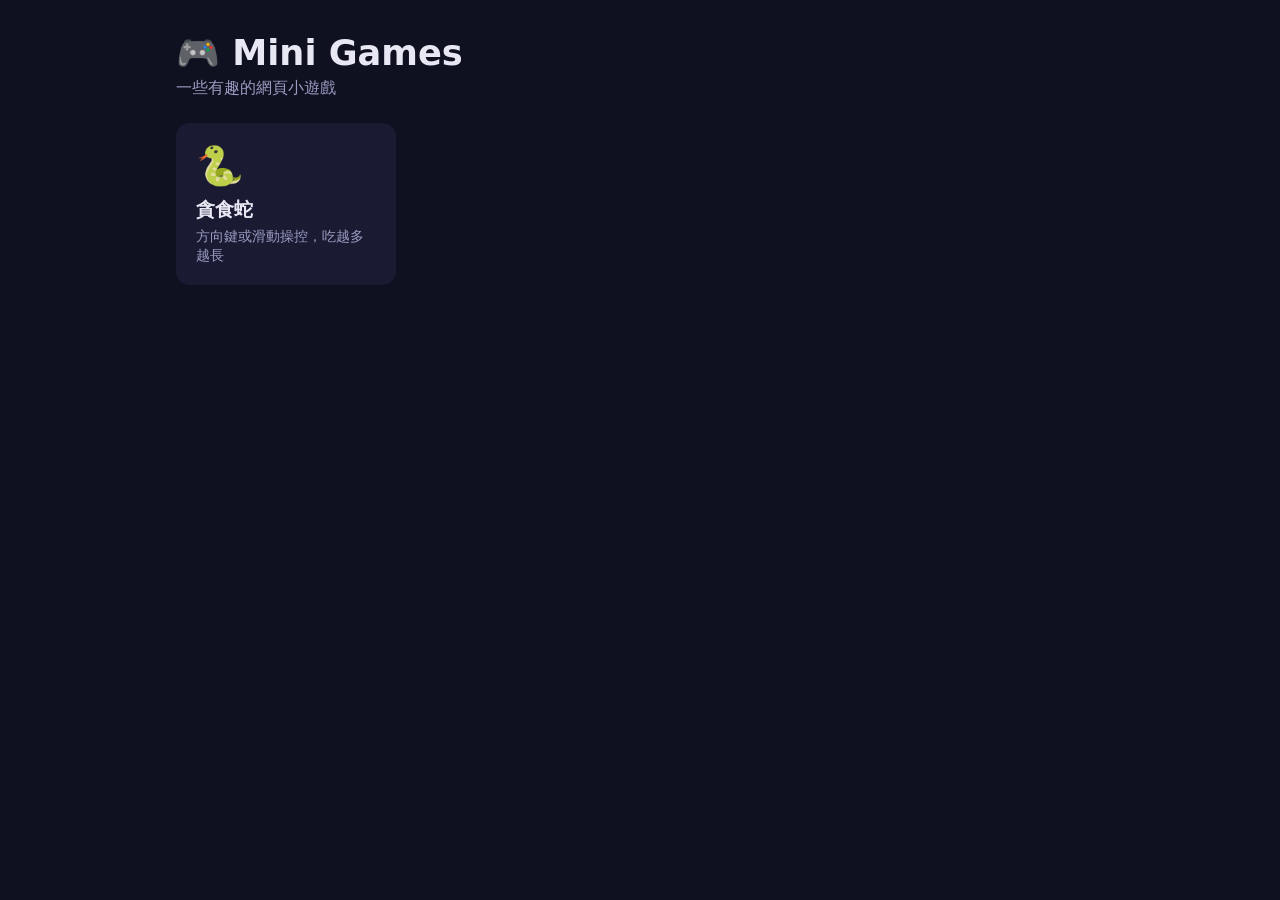
==== index.html @ 3cb26af5 "Add game lobby, shared styles, and Snake game Co-Authored-By: Claude Opus 5.5 <noreply@anthropic.com" ====
<!doctype html>
<html lang="zh-Hant">
<head>
  <meta charset="utf-8">
  <meta name="viewport" content="width=device-width, initial-scale=1">
  <title>Mini Games</title>
  <link rel="stylesheet" href="shared/style.css">
  <style>
    h1 { font-size: 2.2rem; margin: 8px 0 4px; }
    .sub { color: var(--muted); margin: 0 0 24px; }
    .grid {
      display: grid;
      grid-template-columns: repeat(auto-fill, minmax(200px, 1fr));
      gap: 16px;
    }
    .card {
      display: block;
      padding: 20px;
      background: var(--panel);
      border-radius: var(--radius);
      color: var(--text);
      text-decoration: none;
      transition: transform .15s, box-shadow .15s;
    }
    .card:hover { transform: translateY(-3px); box-shadow: 0 8px 24px #0006; }
    .emoji { font-size: 2.4rem; }
    .card h2 { margin: 8px 0 4px; font-size: 1.2rem; }
    .card p { margin: 0; color: var(--muted); font-size: .9rem; }
  </style>
</head>
<body>
  <main class="container">
    <h1>🎮 Mini Games</h1>
    <p class="sub">一些有趣的網頁小遊戲</p>
    <div class="grid" id="games"></div>
  </main>
  <script>
    // 新增遊戲時，在這裡加一筆
    const games = [
      { slug: 'snake', emoji: '🐍', name: '貪食蛇', desc: '方向鍵或滑動操控，吃越多越長' },
    ];
    document.getElementById('games').innerHTML = games.map(g => `
      <a class="card" href="games/${g.slug}/">
        <div class="emoji">${g.emoji}</div>
        <h2>${g.name}</h2>
        <p>${g.desc}</p>
      </a>`).join('');
  </script>
</body>
</html>
---- shared/style.css ----
:root {
  --bg: #0f1020;
  --panel: #1a1b33;
  --text: #e8e8f5;
  --muted: #9a9bc0;
  --accent: #7cf29c;
  --accent-2: #ff7ab6;
  --radius: 14px;
  font-family: system-ui, -apple-system, "PingFang TC", "Noto Sans TC", sans-serif;
}

* { box-sizing: border-box; }

body {
  margin: 0;
  min-height: 100vh;
  background: var(--bg);
  color: var(--text);
}

a { color: var(--accent); }

.container {
  max-width: 960px;
  margin: 0 auto;
  padding: 24px 16px;
}

.back {
  display: inline-block;
  margin-bottom: 12px;
  color: var(--muted);
  text-decoration: none;
}
.back:hover { color: var(--text); }

button {
  font: inherit;
  padding: 8px 16px;
  border: 0;
  border-radius: 999px;
  background: var(--accent);
  color: #10131a;
  font-weight: 600;
  cursor: pointer;
}
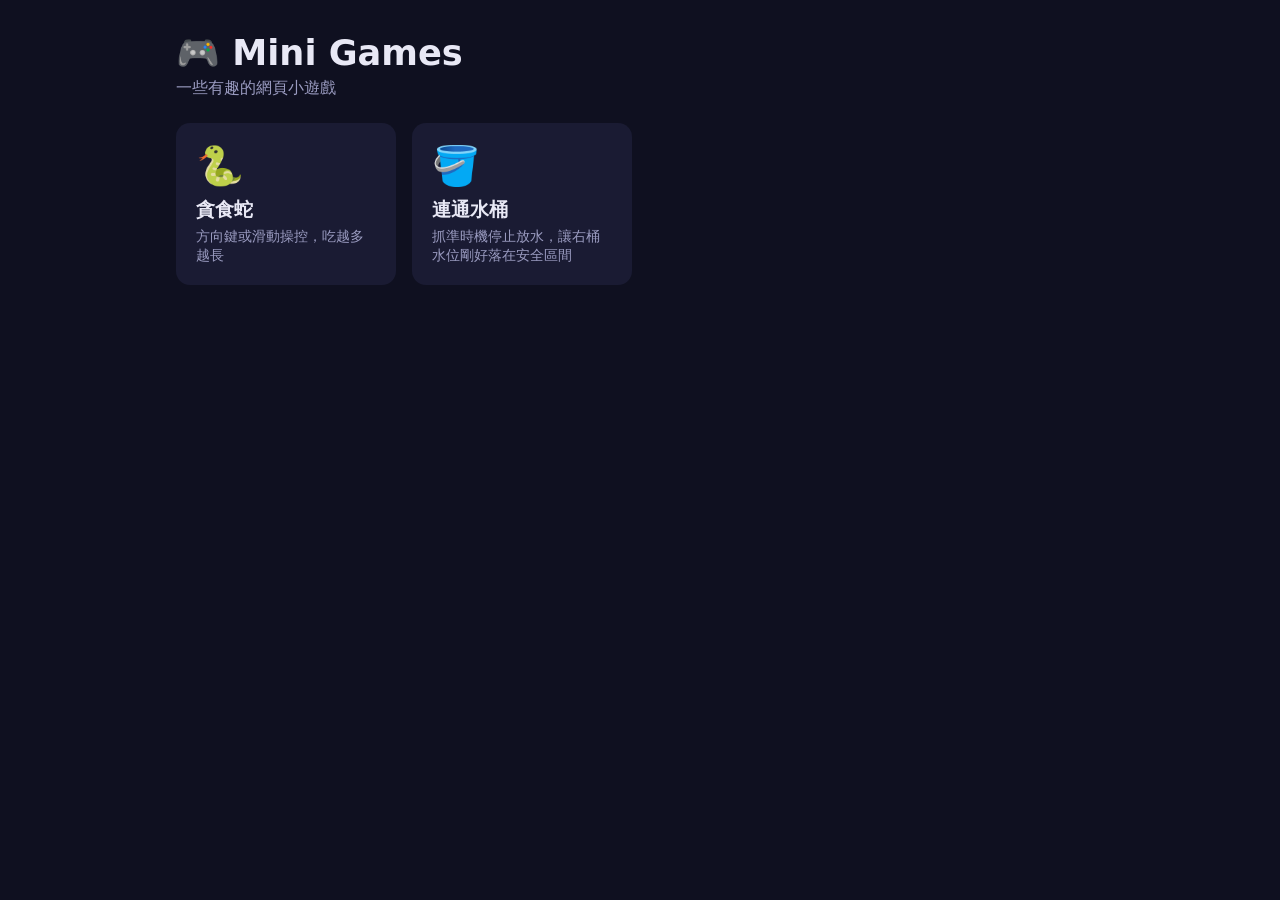
==== commit 5da3b15e: "Add connected buckets prediction game Co-Authored-By: Claude Opus 5.5 <noreply@anthropic.com>" ====
--- a/index.html
+++ b/index.html
@@ -38,6 +38,7 @@
     // 新增遊戲時，在這裡加一筆
     const games = [
       { slug: 'snake', emoji: '🐍', name: '貪食蛇', desc: '方向鍵或滑動操控，吃越多越長' },
+      { slug: 'buckets', emoji: '🪣', name: '連通水桶', desc: '抓準時機停止放水，讓右桶水位剛好落在安全區間' },
     ];
     document.getElementById('games').innerHTML = games.map(g => `
       <a class="card" href="games/${g.slug}/">
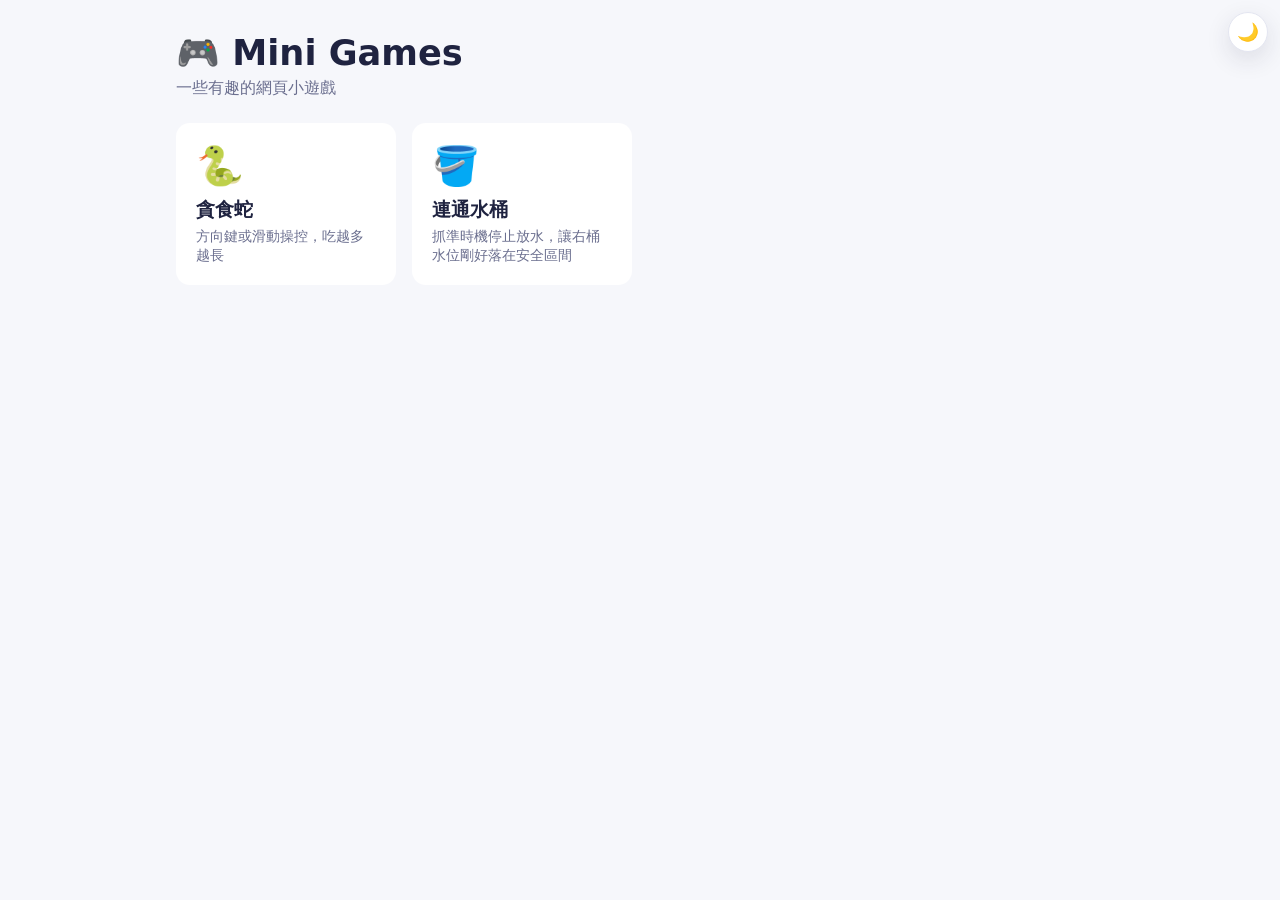
==== commit b01610c6: "Default to light theme with dark mode toggle Co-Authored-By: Claude Opus 5.5 <noreply@anthropic.com>" ====
--- a/index.html
+++ b/index.html
@@ -5,6 +5,7 @@
   <meta name="viewport" content="width=device-width, initial-scale=1">
   <title>Mini Games</title>
   <link rel="stylesheet" href="shared/style.css">
+  <script src="shared/theme.js"></script>
   <style>
     h1 { font-size: 2.2rem; margin: 8px 0 4px; }
     .sub { color: var(--muted); margin: 0 0 24px; }
@@ -22,7 +23,7 @@
       text-decoration: none;
       transition: transform .15s, box-shadow .15s;
     }
-    .card:hover { transform: translateY(-3px); box-shadow: 0 8px 24px #0006; }
+    .card:hover { transform: translateY(-3px); box-shadow: var(--shadow); }
     .emoji { font-size: 2.4rem; }
     .card h2 { margin: 8px 0 4px; font-size: 1.2rem; }
     .card p { margin: 0; color: var(--muted); font-size: .9rem; }
--- a/shared/style.css
+++ b/shared/style.css
@@ -1,12 +1,59 @@
+/* 預設淺色；<html data-theme="dark"> 切換為深色（由 shared/theme.js 控制） */
 :root {
+  --bg: #f6f7fb;
+  --panel: #ffffff;
+  --text: #1f2340;
+  --muted: #6b6f8f;
+  --border: #e3e5f0;
+  --accent: #1f9d55;
+  --on-accent: #ffffff;
+  --accent-2: #e84a8a;
+  --radius: 14px;
+  --shadow: 0 8px 24px rgba(31, 35, 64, 0.12);
+
+  /* 遊戲 canvas 用色 */
+  --water: #3b9cf0;
+  --water-soft: rgba(59, 156, 240, 0.3);
+  --wall: #8a8fb3;
+  --pipe: #b9bdd8;
+  --stand: #e3e5f0;
+  --zone: rgba(31, 157, 85, 0.16);
+  --zone-line: #1f9d55;
+  --marker: #e5484d;
+  --snake: #2fb36b;
+  --snake-head: #1f7f4b;
+  --food: #e84a8a;
+  --overlay: rgba(255, 255, 255, 0.82);
+
+  color-scheme: light;
+  font-family: system-ui, -apple-system, "PingFang TC", "Noto Sans TC", sans-serif;
+}
+
+:root[data-theme="dark"] {
   --bg: #0f1020;
   --panel: #1a1b33;
   --text: #e8e8f5;
   --muted: #9a9bc0;
+  --border: #2a2c50;
   --accent: #7cf29c;
+  --on-accent: #10131a;
   --accent-2: #ff7ab6;
-  --radius: 14px;
-  font-family: system-ui, -apple-system, "PingFang TC", "Noto Sans TC", sans-serif;
+  --shadow: 0 8px 24px rgba(0, 0, 0, 0.4);
+
+  --water: #4fb3ff;
+  --water-soft: rgba(79, 179, 255, 0.35);
+  --wall: #c9cbe8;
+  --pipe: #5b5e8c;
+  --stand: #2a2c50;
+  --zone: rgba(124, 242, 156, 0.22);
+  --zone-line: #7cf29c;
+  --marker: #ff5d73;
+  --snake: #7cf29c;
+  --snake-head: #b6ffc9;
+  --food: #ff7ab6;
+  --overlay: rgba(0, 0, 0, 0.66);
+
+  color-scheme: dark;
 }
 
 * { box-sizing: border-box; }
@@ -40,7 +87,21 @@
   border: 0;
   border-radius: 999px;
   background: var(--accent);
-  color: #10131a;
+  color: var(--on-accent);
   font-weight: 600;
   cursor: pointer;
 }
+button:disabled { opacity: .5; cursor: default; }
+
+.theme-toggle {
+  position: fixed;
+  top: 12px;
+  right: 12px;
+  width: 40px;
+  height: 40px;
+  padding: 0;
+  background: var(--panel);
+  border: 1px solid var(--border);
+  box-shadow: var(--shadow);
+  font-size: 1.1rem;
+}
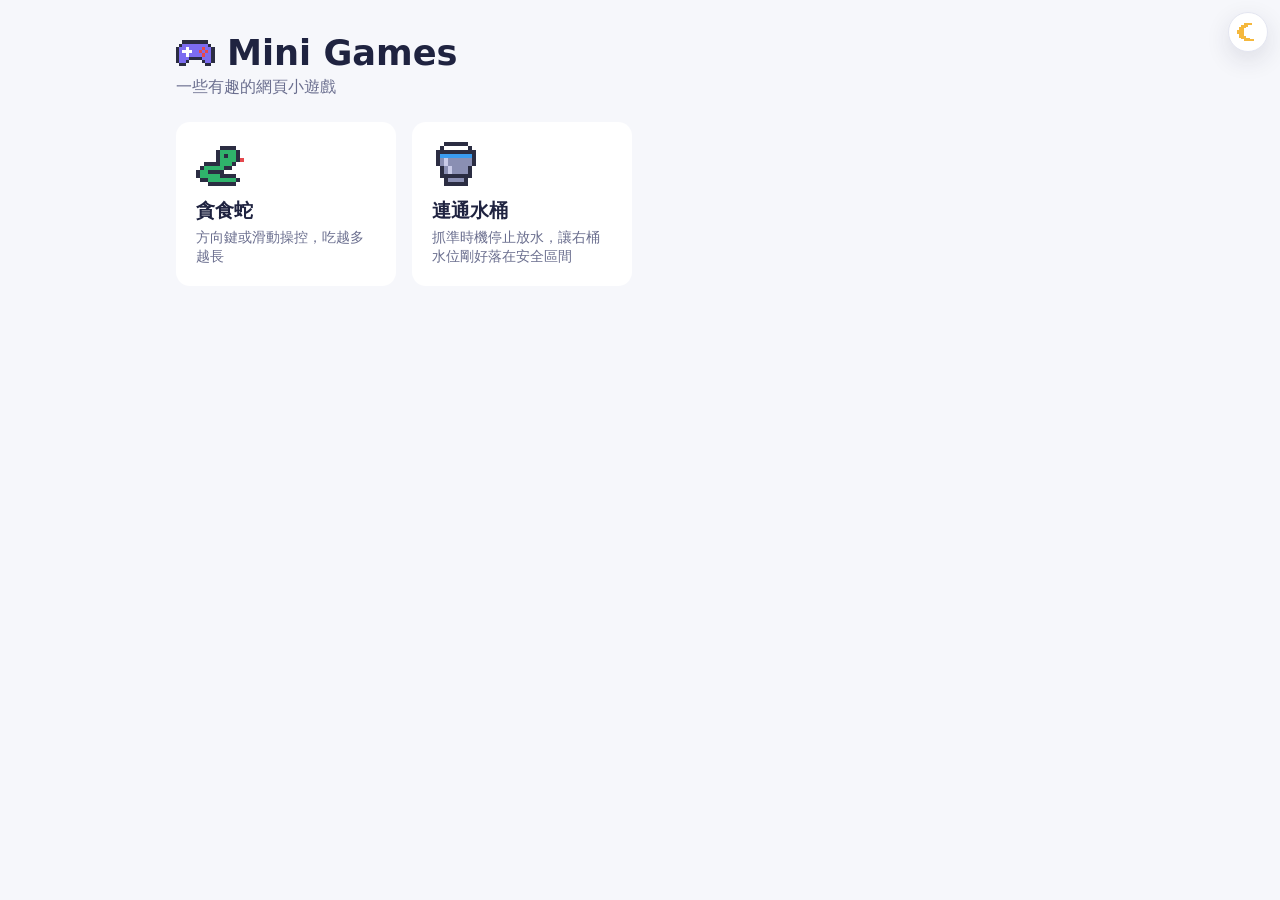
==== commit e57fad2e: "Replace emoji with pixel-art icons across the site Co-Authored-By: Claude Opus 5.5 <noreply@anthropi" ====
--- a/index.html
+++ b/index.html
@@ -5,6 +5,7 @@
   <meta name="viewport" content="width=device-width, initial-scale=1">
   <title>Mini Games</title>
   <link rel="stylesheet" href="shared/style.css">
+  <script src="shared/pixel-icons.js"></script>
   <script src="shared/theme.js"></script>
   <style>
     h1 { font-size: 2.2rem; margin: 8px 0 4px; }
@@ -24,26 +25,26 @@
       transition: transform .15s, box-shadow .15s;
     }
     .card:hover { transform: translateY(-3px); box-shadow: var(--shadow); }
-    .emoji { font-size: 2.4rem; }
+    .icon { line-height: 0; }
     .card h2 { margin: 8px 0 4px; font-size: 1.2rem; }
     .card p { margin: 0; color: var(--muted); font-size: .9rem; }
   </style>
 </head>
 <body>
   <main class="container">
-    <h1>🎮 Mini Games</h1>
+    <h1><i data-px="gamepad" data-size="1.1em"></i> Mini Games</h1>
     <p class="sub">一些有趣的網頁小遊戲</p>
     <div class="grid" id="games"></div>
   </main>
   <script>
     // 新增遊戲時，在這裡加一筆
     const games = [
-      { slug: 'snake', emoji: '🐍', name: '貪食蛇', desc: '方向鍵或滑動操控，吃越多越長' },
-      { slug: 'buckets', emoji: '🪣', name: '連通水桶', desc: '抓準時機停止放水，讓右桶水位剛好落在安全區間' },
+      { slug: 'snake', icon: 'snake', name: '貪食蛇', desc: '方向鍵或滑動操控，吃越多越長' },
+      { slug: 'buckets', icon: 'bucket', name: '連通水桶', desc: '抓準時機停止放水，讓右桶水位剛好落在安全區間' },
     ];
     document.getElementById('games').innerHTML = games.map(g => `
       <a class="card" href="games/${g.slug}/">
-        <div class="emoji">${g.emoji}</div>
+        <div class="icon">${px(g.icon, '48px')}</div>
         <h2>${g.name}</h2>
         <p>${g.desc}</p>
       </a>`).join('');
--- a/shared/style.css
+++ b/shared/style.css
@@ -93,6 +93,14 @@
 }
 button:disabled { opacity: .5; cursor: default; }
 
+/* 像素 icon（shared/pixel-icons.js） */
+.px-icon {
+  display: inline-block;
+  vertical-align: -0.22em;
+  flex: none;
+}
+button .px-icon { margin: 0 2px; }
+
 .theme-toggle {
   position: fixed;
   top: 12px;
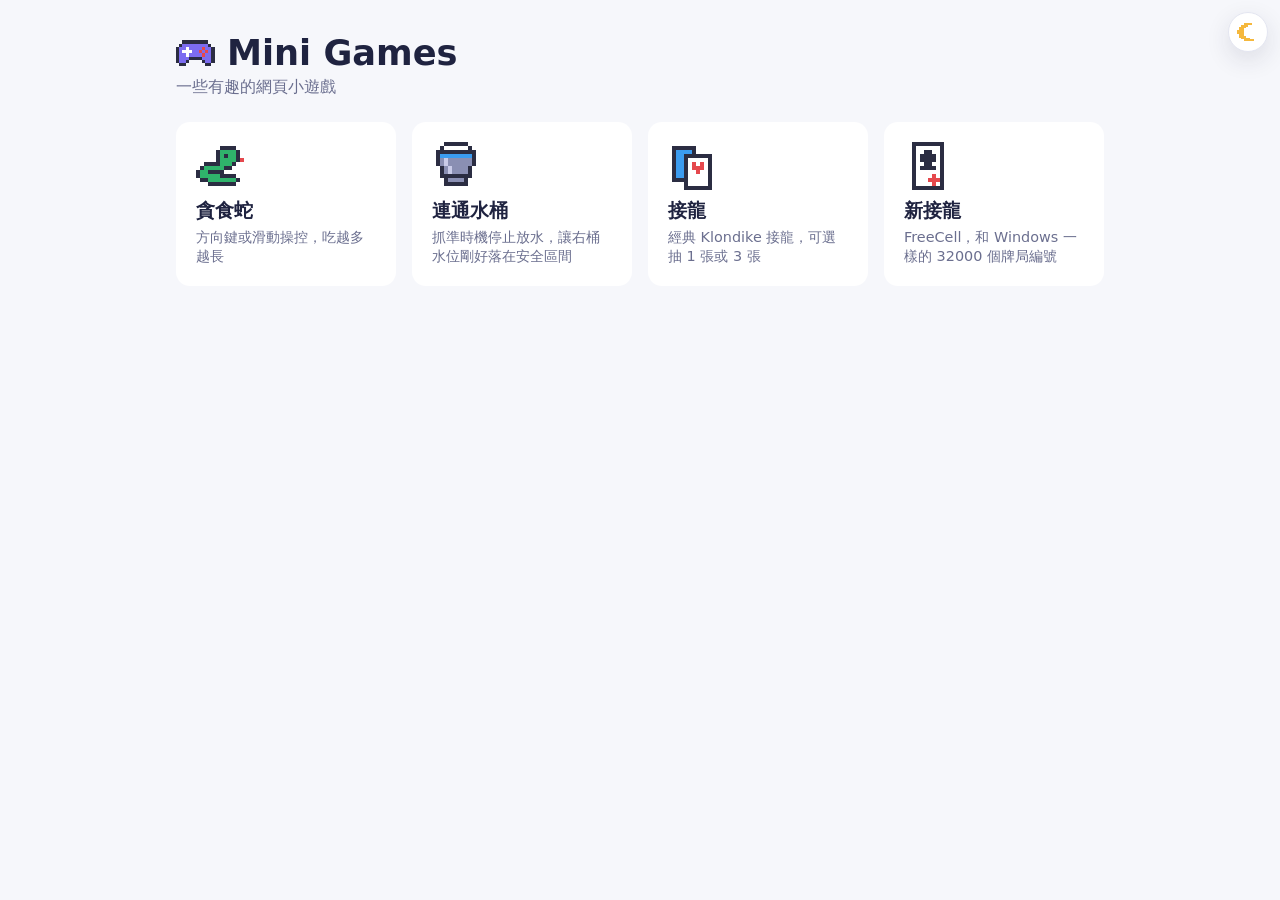
==== commit 66292936: "Add pixel-art Solitaire and FreeCell with shared card table Co-Authored-By: Claude Opus 5.5 <noreply" ====
--- a/index.html
+++ b/index.html
@@ -41,6 +41,8 @@
     const games = [
       { slug: 'snake', icon: 'snake', name: '貪食蛇', desc: '方向鍵或滑動操控，吃越多越長' },
       { slug: 'buckets', icon: 'bucket', name: '連通水桶', desc: '抓準時機停止放水，讓右桶水位剛好落在安全區間' },
+      { slug: 'solitaire', icon: 'cards', name: '接龍', desc: '經典 Klondike 接龍，可選抽 1 張或 3 張' },
+      { slug: 'freecell', icon: 'freecell', name: '新接龍', desc: 'FreeCell，和 Windows 一樣的 32000 個牌局編號' },
     ];
     document.getElementById('games').innerHTML = games.map(g => `
       <a class="card" href="games/${g.slug}/">
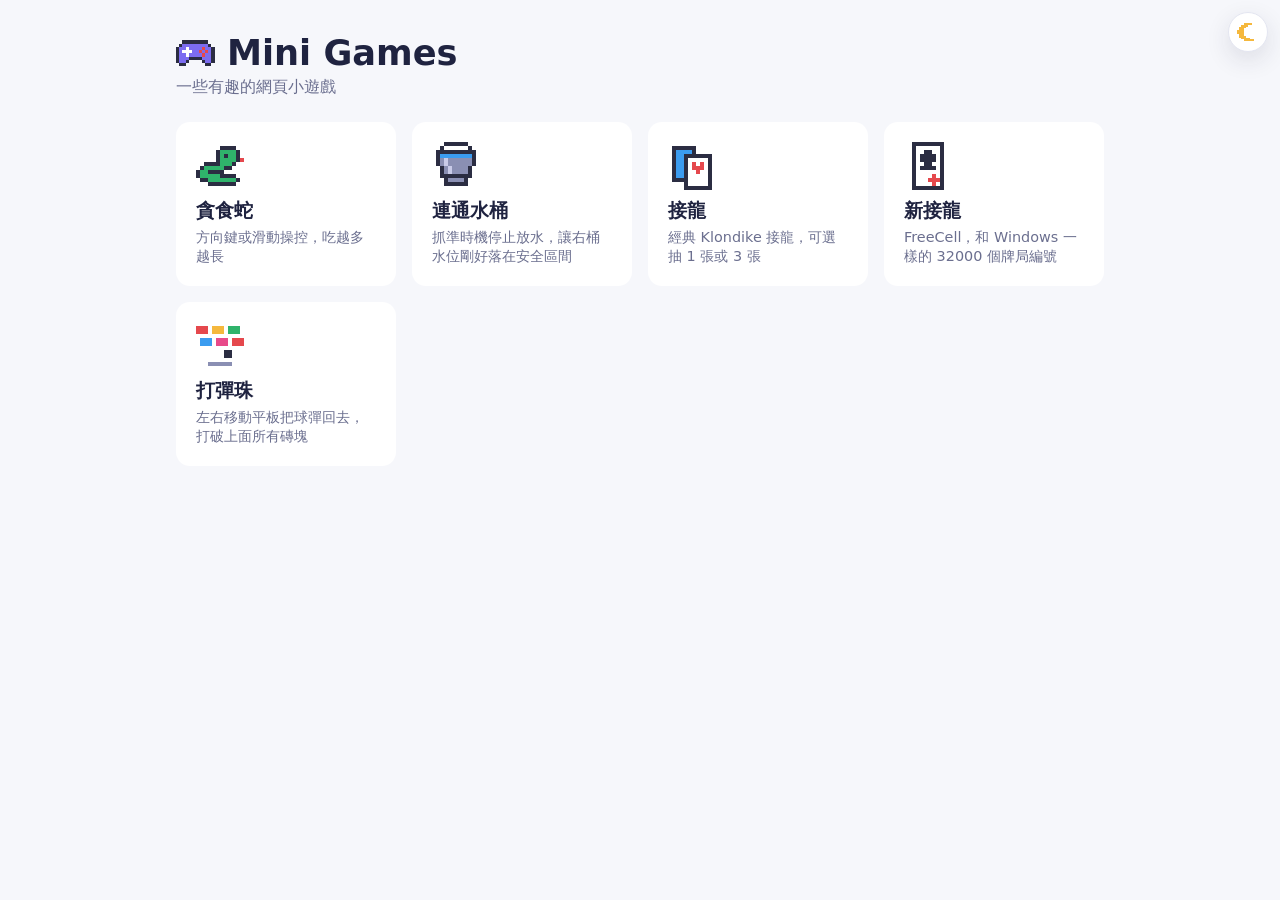
==== commit 98446b19: "Add pixel logos for card games and a Breakout game Co-Authored-By: Claude Opus 5.5 <noreply@anthropi" ====
--- a/index.html
+++ b/index.html
@@ -43,6 +43,7 @@
       { slug: 'buckets', icon: 'bucket', name: '連通水桶', desc: '抓準時機停止放水，讓右桶水位剛好落在安全區間' },
       { slug: 'solitaire', icon: 'cards', name: '接龍', desc: '經典 Klondike 接龍，可選抽 1 張或 3 張' },
       { slug: 'freecell', icon: 'freecell', name: '新接龍', desc: 'FreeCell，和 Windows 一樣的 32000 個牌局編號' },
+      { slug: 'breakout', icon: 'breakout', name: '打彈珠', desc: '左右移動平板把球彈回去，打破上面所有磚塊' },
     ];
     document.getElementById('games').innerHTML = games.map(g => `
       <a class="card" href="games/${g.slug}/">
